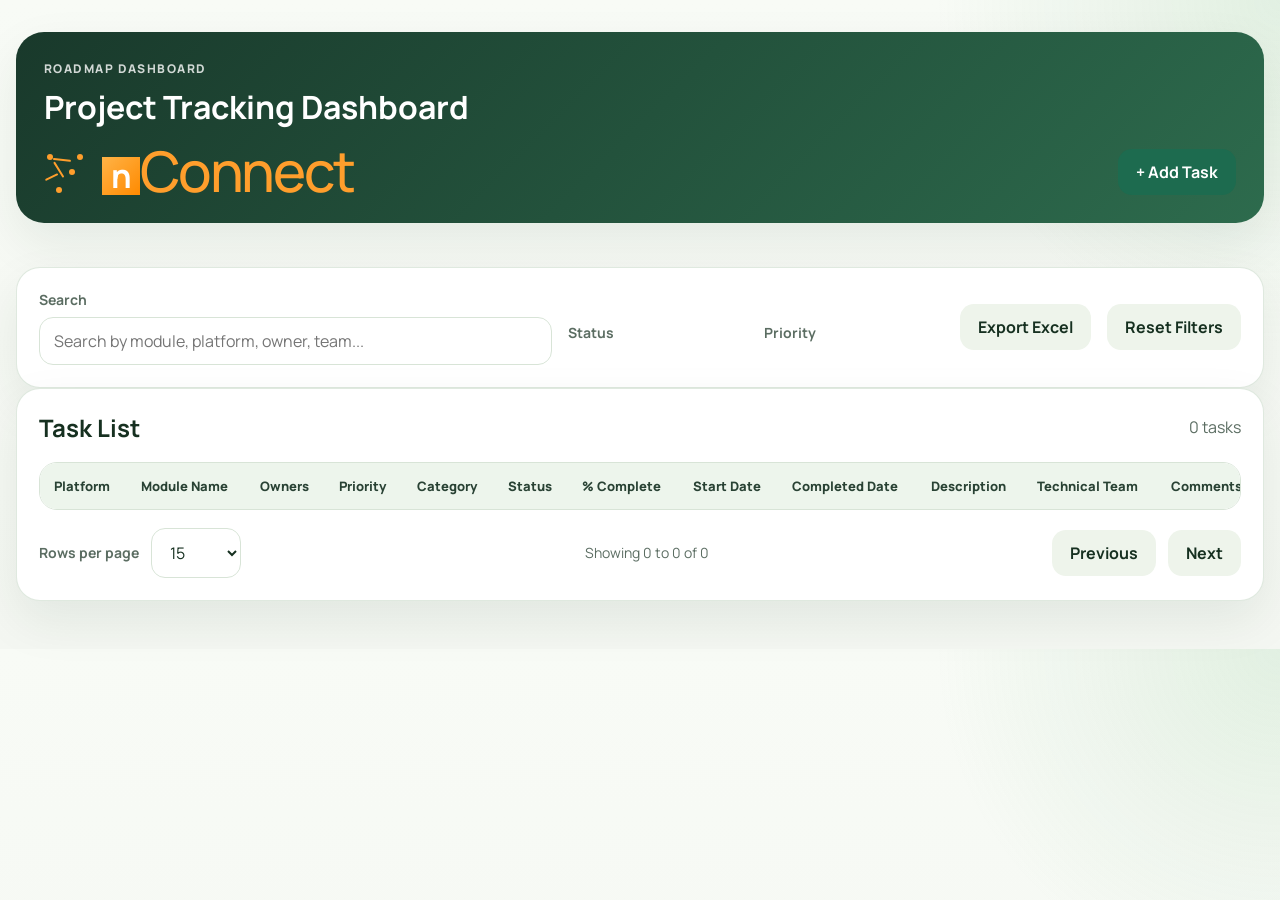
==== index.html @ 9a0e4f1c "Frontend Deploy" ====
<!DOCTYPE html>
<html lang="en">
  <head>
    <meta charset="UTF-8" />
    <meta name="viewport" content="width=device-width, initial-scale=1.0" />
    <title>Project Dashboard</title>
    <link rel="preconnect" href="https://fonts.googleapis.com" />
    <link rel="preconnect" href="https://fonts.gstatic.com" crossorigin />
    <link
      href="https://fonts.googleapis.com/css2?family=Manrope:wght@400;500;600;700;800&display=swap"
      rel="stylesheet"
    />
    <link rel="stylesheet" href="./styles.css" />
  </head>
  <body>
    <div class="page-shell">
      <header class="hero">
        <div>
          <p class="eyebrow">Roadmap Dashboard</p>
          <h1>Project Tracking Dashboard</h1>
          <div class="hero-logo" aria-label="nConnect logo">
            <div class="hero-logo-icon">
              <span class="logo-dot dot-1"></span>
              <span class="logo-dot dot-2"></span>
              <span class="logo-dot dot-3"></span>
              <span class="logo-dot dot-4"></span>
              <span class="logo-line line-1"></span>
              <span class="logo-line line-2"></span>
              <span class="logo-line line-3"></span>
            </div>
            <div class="hero-logo-wordmark">
              <span class="logo-square">n</span>
              <span class="logo-text">Connect</span>
            </div>
          </div>
        </div>
        <button id="openModalButton" class="primary-button">+ Add Task</button>
      </header>

      <section class="stats-grid" id="statsGrid"></section>

      <section class="controls-card">
        <div class="controls-top">
          <div class="input-group">
            <label for="searchInput">Search</label>
            <input
              id="searchInput"
              type="text"
              placeholder="Search by module, platform, owner, team..."
            />
          </div>

          <div class="filters-row">
            <div class="input-group compact">
              <label>Status</label>
              <div class="multi-select" id="statusFilter"></div>
            </div>

            <div class="input-group compact">
              <label>Priority</label>
              <div class="multi-select" id="priorityFilter"></div>
            </div>

            <button id="exportButton" class="secondary-button">
              Export Excel
            </button>

            <button id="resetFiltersButton" class="secondary-button">
              Reset Filters
            </button>
          </div>
        </div>
      </section>

      <section class="table-card">
        <div class="table-toolbar">
          <h2>Task List</h2>
          <p id="taskCountLabel">0 tasks</p>
        </div>

        <div class="table-wrapper">
          <table>
            <thead>
              <tr>
                <th>Platform</th>
                <th>Module Name</th>
                <th>Owners</th>
                <th>Priority</th>
                <th>Category</th>
                <th>Status</th>
                <th>% Complete</th>
                <th>Start Date</th>
                <th>Completed Date</th>
                <th>Description</th>
                <th>Technical Team</th>
                <th>Comments</th>
                <th>Actions</th>
              </tr>
            </thead>
            <tbody id="taskTableBody"></tbody>
          </table>
        </div>

        <div class="pagination-bar">
          <div class="pagination-size">
            <label for="pageSizeSelect">Rows per page</label>
            <select id="pageSizeSelect">
              <option value="15" selected>15</option>
              <option value="25">25</option>
              <option value="50">50</option>
              <option value="100">100</option>
            </select>
          </div>

          <p id="paginationInfo" class="pagination-info">Showing 0 to 0 of 0</p>

          <div class="pagination-actions">
            <button id="previousPageButton" class="secondary-button" type="button">
              Previous
            </button>
            <button id="nextPageButton" class="secondary-button" type="button">
              Next
            </button>
          </div>
        </div>
      </section>
    </div>

    <div id="taskModal" class="modal hidden">
      <div class="modal-panel">
        <div class="modal-header">
          <div>
            <p class="eyebrow">Task Form</p>
            <h2 id="modalTitle">Add New Task</h2>
          </div>
          <button id="closeModalButton" class="icon-button" aria-label="Close">
            ×
          </button>
        </div>

        <form id="taskForm" class="form-grid">
          <input type="hidden" id="taskId" />

          <div class="input-group">
            <label for="platform">Platform <span class="required-mark">*</span></label>
            <input id="platform" name="platform" type="text" required />
          </div>

          <div class="input-group">
            <label for="moduleName">Module Name <span class="required-mark">*</span></label>
            <input id="moduleName" name="moduleName" type="text" required />
          </div>

          <div class="input-group">
            <label for="owners">Product/Design Members <span class="required-mark">*</span></label>
            <input id="owners" name="owners" type="text" required />
          </div>

          <div class="input-group">
            <label for="priority">Priority <span class="required-mark">*</span></label>
            <select id="priority" name="priority" required>
              <option value="Urgent">Urgent</option>
              <option value="Medium">Medium</option>
              <option value="Low">Low</option>
            </select>
          </div>

          <div class="input-group">
            <label for="categoryType">Category Type</label>
            <select id="categoryType" name="categoryType">
              <option value="New Feature">New Feature</option>
              <option value="Revamp">Revamp</option>
              <option value="Enhancement">Enhancement</option>
              <option value="Bug Fix">Bug Fix</option>
            </select>
          </div>

          <div class="input-group">
            <label for="status">Current Status <span class="required-mark">*</span></label>
            <select id="status" name="status" required>
              <option value="Product">Product</option>
              <option value="Design">Design</option>
              <option value="Development">Development</option>
              <option value="Testing">Testing</option>
              <option value="Deployed">Deployed</option>
              <option value="On Hold">On Hold</option>
            </select>
          </div>

          <div class="input-group">
            <label for="percentCompleted">% Completed</label>
            <input
              id="percentCompleted"
              name="percentCompleted"
              type="number"
              min="0"
              max="100"
            />
          </div>

          <div class="input-group">
            <label for="deadline">Start Date</label>
            <input id="deadline" name="deadline" type="date" />
          </div>

          <div class="input-group">
            <label for="ogDeadline">Completed Date</label>
            <input id="ogDeadline" name="ogDeadline" type="date" />
          </div>

          <div class="input-group full-width">
            <label for="description">Description</label>
            <textarea id="description" name="description" rows="3"></textarea>
          </div>

          <div class="input-group">
            <label for="technicalTeam">Technical Team <span class="required-mark">*</span></label>
            <input id="technicalTeam" name="technicalTeam" type="text" required />
          </div>

          <div class="input-group">
            <label for="comments">Comments</label>
            <input id="comments" name="comments" type="text" />
          </div>

          <div class="form-actions">
            <button type="button" id="cancelButton" class="secondary-button">
              Cancel
            </button>
            <button type="submit" class="primary-button">Save Task</button>
          </div>
        </form>
      </div>
    </div>

    <script src="./app.js"></script>
  </body>
</html>
---- styles.css ----
:root {
  --bg: #f4f7f2;
  --surface: #ffffff;
  --surface-soft: #eef4eb;
  --text: #163020;
  --muted: #5b6d62;
  --border: #d8e4d7;
  --primary: #1d6b4f;
  --primary-dark: #124835;
  --urgent: #ef5350;
  --medium: #f5b940;
  --low: #7cb342;
  --development: #90caf9;
  --testing: #ffcc80;
  --deployed: #81c784;
  --hold: #ce93d8;
  --shadow: 0 20px 50px rgba(17, 47, 31, 0.08);
}

* {
  box-sizing: border-box;
}

body {
  margin: 0;
  font-family: "Manrope", sans-serif;
  background:
    radial-gradient(circle at top right, rgba(125, 188, 135, 0.18), transparent 24%),
    linear-gradient(180deg, #f8fbf6 0%, var(--bg) 100%);
  color: var(--text);
}

button,
input,
select,
textarea {
  font: inherit;
}

.page-shell {
  width: min(1400px, calc(100% - 32px));
  margin: 0 auto;
  padding: 32px 0 48px;
}

.hero {
  display: flex;
  justify-content: space-between;
  gap: 24px;
  align-items: end;
  padding: 28px;
  background: linear-gradient(135deg, #19392b 0%, #2d6b4d 100%);
  color: #fff;
  border-radius: 28px;
  box-shadow: var(--shadow);
}

.hero h1,
.table-toolbar h2,
.modal-header h2 {
  margin: 0;
}

.eyebrow {
  margin: 0 0 8px;
  font-size: 12px;
  font-weight: 800;
  text-transform: uppercase;
  letter-spacing: 0.12em;
  opacity: 0.8;
}

.hero-copy {
  max-width: 700px;
  margin: 12px 0 0;
  line-height: 1.6;
  color: rgba(255, 255, 255, 0.86);
}

.hero-logo {
  display: flex;
  align-items: end;
  gap: 14px;
  margin-top: 18px;
}

.hero-logo-icon {
  position: relative;
  width: 44px;
  height: 44px;
  flex: 0 0 44px;
}

.logo-dot {
  position: absolute;
  width: 6px;
  height: 6px;
  border-radius: 50%;
  background: #ff9e2c;
}

.dot-1 {
  top: 3px;
  left: 3px;
}

.dot-2 {
  top: 3px;
  right: 5px;
}

.dot-3 {
  top: 18px;
  right: 13px;
}

.dot-4 {
  bottom: 2px;
  left: 12px;
}

.logo-line {
  position: absolute;
  height: 2px;
  background: #ff9e2c;
  transform-origin: left center;
  border-radius: 999px;
}

.line-1 {
  top: 7px;
  left: 9px;
  width: 18px;
  transform: rotate(6deg);
}

.line-2 {
  top: 10px;
  left: 10px;
  width: 18px;
  transform: rotate(58deg);
}

.line-3 {
  top: 22px;
  left: 14px;
  width: 14px;
  transform: rotate(154deg);
}

.hero-logo-wordmark {
  display: flex;
  align-items: end;
  gap: 0;
  color: #ff9e2c;
}

.logo-square {
  display: inline-flex;
  align-items: center;
  justify-content: center;
  width: 38px;
  height: 38px;
  background: linear-gradient(135deg, #ffb347 0%, #ff8a00 100%);
  color: #ffffff;
  font-size: 33px;
  font-weight: 700;
  line-height: 1;
}

.logo-text {
  font-size: 56px;
  font-weight: 500;
  line-height: 0.85;
  letter-spacing: -0.04em;
}

.stats-grid {
  display: grid;
  grid-template-columns: repeat(4, minmax(0, 1fr));
  gap: 18px;
  margin: 22px 0;
}

.stat-card,
.controls-card,
.table-card {
  background: var(--surface);
  border: 1px solid rgba(216, 228, 215, 0.8);
  border-radius: 24px;
  box-shadow: var(--shadow);
}

.stat-card {
  padding: 20px;
}

.stat-label {
  margin: 0;
  color: var(--muted);
  font-size: 14px;
}

.stat-value {
  margin: 10px 0 0;
  font-size: 34px;
  font-weight: 800;
}

.stat-card.status-product-card {
  border-top: 5px solid #ffb74d;
}

.stat-card.status-design-card {
  border-top: 5px solid #f48fb1;
}

.stat-card.status-development-card {
  border-top: 5px solid #64b5f6;
}

.stat-card.status-testing-card {
  border-top: 5px solid #ffcc80;
}

.stat-card.status-on-hold-card {
  border-top: 5px solid #ce93d8;
}

.stat-card.status-deployed-card {
  border-top: 5px solid #81c784;
}

.controls-card,
.table-card {
  padding: 22px;
}

.controls-top,
.filters-row,
.table-toolbar,
.modal-header,
.form-actions {
  display: flex;
  justify-content: space-between;
  gap: 16px;
  align-items: center;
}

.filters-row {
  align-items: end;
  flex-wrap: wrap;
}

#exportButton,
#resetFiltersButton {
  align-self: end;
}

.input-group {
  display: flex;
  flex-direction: column;
  gap: 8px;
  flex: 1;
}

.input-group.compact {
  min-width: 180px;
  flex: 0 0 180px;
}

.multi-select {
  position: relative;
}

.multi-select-button {
  width: 100%;
  padding: 12px 14px;
  border: 1px solid var(--border);
  border-radius: 14px;
  background: #fff;
  color: var(--text);
  text-align: left;
  display: flex;
  align-items: center;
  justify-content: space-between;
  gap: 10px;
  font-weight: 500;
}

.multi-select-button::after {
  content: "▾";
  font-size: 16px;
  color: var(--muted);
}

.multi-select-menu {
  position: absolute;
  top: calc(100% + 8px);
  left: 0;
  right: 0;
  background: #fff;
  border: 1px solid var(--border);
  border-radius: 16px;
  box-shadow: 0 18px 40px rgba(17, 47, 31, 0.14);
  padding: 10px;
  z-index: 20;
}

.multi-select.is-closed .multi-select-menu {
  display: none;
}

.multi-select-option {
  display: flex;
  align-items: center;
  gap: 10px;
  padding: 8px 10px;
  border-radius: 10px;
  cursor: pointer;
}

.multi-select-option:hover {
  background: var(--surface-soft);
}

.multi-select-option input {
  width: 16px;
  height: 16px;
  margin: 0;
}

.multi-select-summary {
  white-space: nowrap;
  overflow: hidden;
  text-overflow: ellipsis;
}

label {
  font-size: 14px;
  font-weight: 700;
  color: var(--muted);
}

.required-mark {
  color: #c62828;
  font-weight: 800;
}

input,
select,
textarea {
  width: 100%;
  padding: 12px 14px;
  border: 1px solid var(--border);
  border-radius: 14px;
  background: #fff;
  color: var(--text);
}

input:focus,
select:focus,
textarea:focus {
  outline: 2px solid rgba(29, 107, 79, 0.18);
  border-color: var(--primary);
}

.primary-button,
.secondary-button,
.icon-button,
.action-button {
  border: none;
  border-radius: 14px;
  cursor: pointer;
  transition: transform 0.2s ease, opacity 0.2s ease;
}

.primary-button:hover,
.secondary-button:hover,
.icon-button:hover,
.action-button:hover {
  transform: translateY(-1px);
}

.primary-button {
  padding: 12px 18px;
  background: var(--primary);
  color: #fff;
  font-weight: 700;
}

.secondary-button {
  padding: 12px 18px;
  background: var(--surface-soft);
  color: var(--text);
  font-weight: 700;
}

.icon-button {
  width: 42px;
  height: 42px;
  background: var(--surface-soft);
  color: var(--text);
  font-size: 28px;
  line-height: 1;
}

.table-toolbar p {
  margin: 0;
  color: var(--muted);
}

.table-wrapper {
  margin-top: 18px;
  overflow: auto;
  border-radius: 18px;
  border: 1px solid var(--border);
}

.pagination-bar,
.pagination-size,
.pagination-actions {
  display: flex;
  align-items: center;
  gap: 12px;
}

.pagination-bar {
  justify-content: space-between;
  flex-wrap: wrap;
  margin-top: 18px;
}

.pagination-size {
  color: var(--muted);
}

.pagination-size select {
  width: auto;
  min-width: 90px;
}

.pagination-info {
  margin: 0;
  color: var(--muted);
  font-size: 14px;
}

.secondary-button:disabled {
  cursor: not-allowed;
  opacity: 0.5;
  transform: none;
}

table {
  width: 100%;
  border-collapse: collapse;
  min-width: 1300px;
  background: #fff;
}

thead th {
  position: sticky;
  top: 0;
  background: #edf5ec;
  z-index: 1;
  text-align: left;
  padding: 14px;
  font-size: 13px;
  font-weight: 800;
  color: #294234;
}

tbody td {
  padding: 14px;
  vertical-align: top;
  border-top: 1px solid #edf1eb;
  font-size: 14px;
  line-height: 1.5;
}

.badge {
  display: inline-flex;
  align-items: center;
  justify-content: center;
  min-width: 92px;
  padding: 7px 12px;
  border-radius: 999px;
  font-size: 12px;
  font-weight: 800;
}

.priority-urgent {
  background: rgba(239, 83, 80, 0.16);
  color: #b71c1c;
}

.priority-medium {
  background: rgba(245, 185, 64, 0.2);
  color: #8a5a00;
}

.priority-low {
  background: rgba(124, 179, 66, 0.18);
  color: #36670b;
}

.status-development {
  background: rgba(144, 202, 249, 0.28);
  color: #0b5394;
}

.status-product {
  background: rgba(255, 183, 77, 0.24);
  color: #9c4a00;
}

.status-design {
  background: rgba(244, 143, 177, 0.24);
  color: #ad1457;
}

.status-testing {
  background: rgba(255, 204, 128, 0.28);
  color: #995b00;
}

.status-deployed {
  background: rgba(129, 199, 132, 0.28);
  color: #1b5e20;
}

.status-on-hold {
  background: rgba(206, 147, 216, 0.3);
  color: #6a1b9a;
}

.progress-track {
  width: 110px;
  height: 10px;
  border-radius: 999px;
  background: #e8efe6;
  overflow: hidden;
  margin-bottom: 8px;
}

.progress-fill {
  height: 100%;
  background: linear-gradient(90deg, #7dc37c 0%, #2f8f46 100%);
}

.actions-cell {
  display: flex;
  gap: 8px;
}

.action-button {
  padding: 8px 12px;
  background: var(--surface-soft);
  color: var(--text);
  font-size: 13px;
  font-weight: 700;
}

.action-button.delete {
  background: rgba(239, 83, 80, 0.12);
  color: #b71c1c;
}

.modal {
  position: fixed;
  inset: 0;
  display: grid;
  place-items: center;
  padding: 20px;
  background: rgba(11, 24, 17, 0.52);
  z-index: 1000;
}

.hidden {
  display: none;
}

.modal-panel {
  position: relative;
  z-index: 1001;
  width: min(900px, 100%);
  max-height: 90vh;
  overflow: auto;
  background: #fff;
  border-radius: 28px;
  padding: 24px;
  box-shadow: 0 35px 90px rgba(0, 0, 0, 0.18);
}

body.modal-open {
  overflow: hidden;
}

.form-grid {
  display: grid;
  grid-template-columns: repeat(2, minmax(0, 1fr));
  gap: 16px;
  margin-top: 16px;
}

.full-width,
.form-actions {
  grid-column: 1 / -1;
}

.empty-state {
  padding: 40px;
  text-align: center;
  color: var(--muted);
}

@media (max-width: 960px) {
  .hero,
  .controls-top,
  .filters-row,
  .table-toolbar,
  .modal-header,
  .form-actions,
  .stats-grid {
    display: flex;
    flex-direction: column;
    align-items: stretch;
  }

  .stats-grid {
    display: grid;
    grid-template-columns: 1fr;
  }

  .form-grid {
    grid-template-columns: 1fr;
  }

  .page-shell {
    width: min(100% - 20px, 1400px);
    padding-top: 20px;
  }

  .hero-logo {
    align-items: center;
  }

  .logo-text {
    font-size: 42px;
  }

  .pagination-bar,
  .pagination-size,
  .pagination-actions {
    width: 100%;
    justify-content: space-between;
  }
}
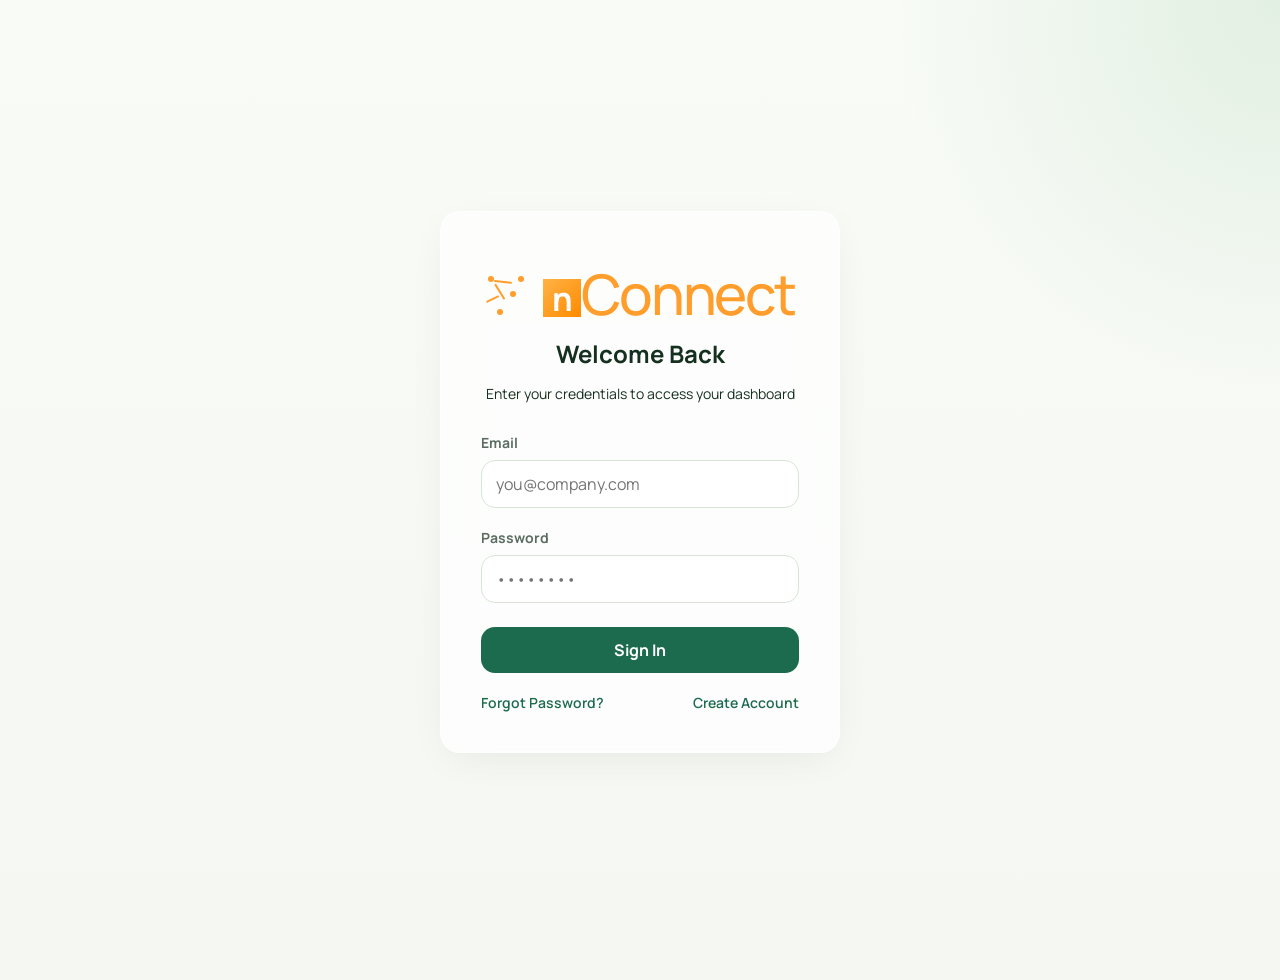
==== commit 9bfcfd36: "feat: implement frontend authentication flow and admin panel" ====
--- a/index.html
+++ b/index.html
@@ -11,6 +11,7 @@
       rel="stylesheet"
     />
     <link rel="stylesheet" href="./styles.css" />
+    <script src="./auth.js"></script>
   </head>
   <body>
     <div class="page-shell">
@@ -31,6 +32,13 @@
             <div class="hero-logo-wordmark">
               <span class="logo-square">n</span>
               <span class="logo-text">Connect</span>
+            </div>
+          </div>
+          <div class="header-right">
+            <button class="primary-button" onclick="logout()" style="background: transparent; border: 1px solid var(--border); color: var(--text-main); margin-right: 16px;">Logout</button>
+            <div class="user-profile">
+              <div class="avatar">U</div>
+              <span class="user-name" id="displayUserName">User</span>
             </div>
           </div>
         </div>
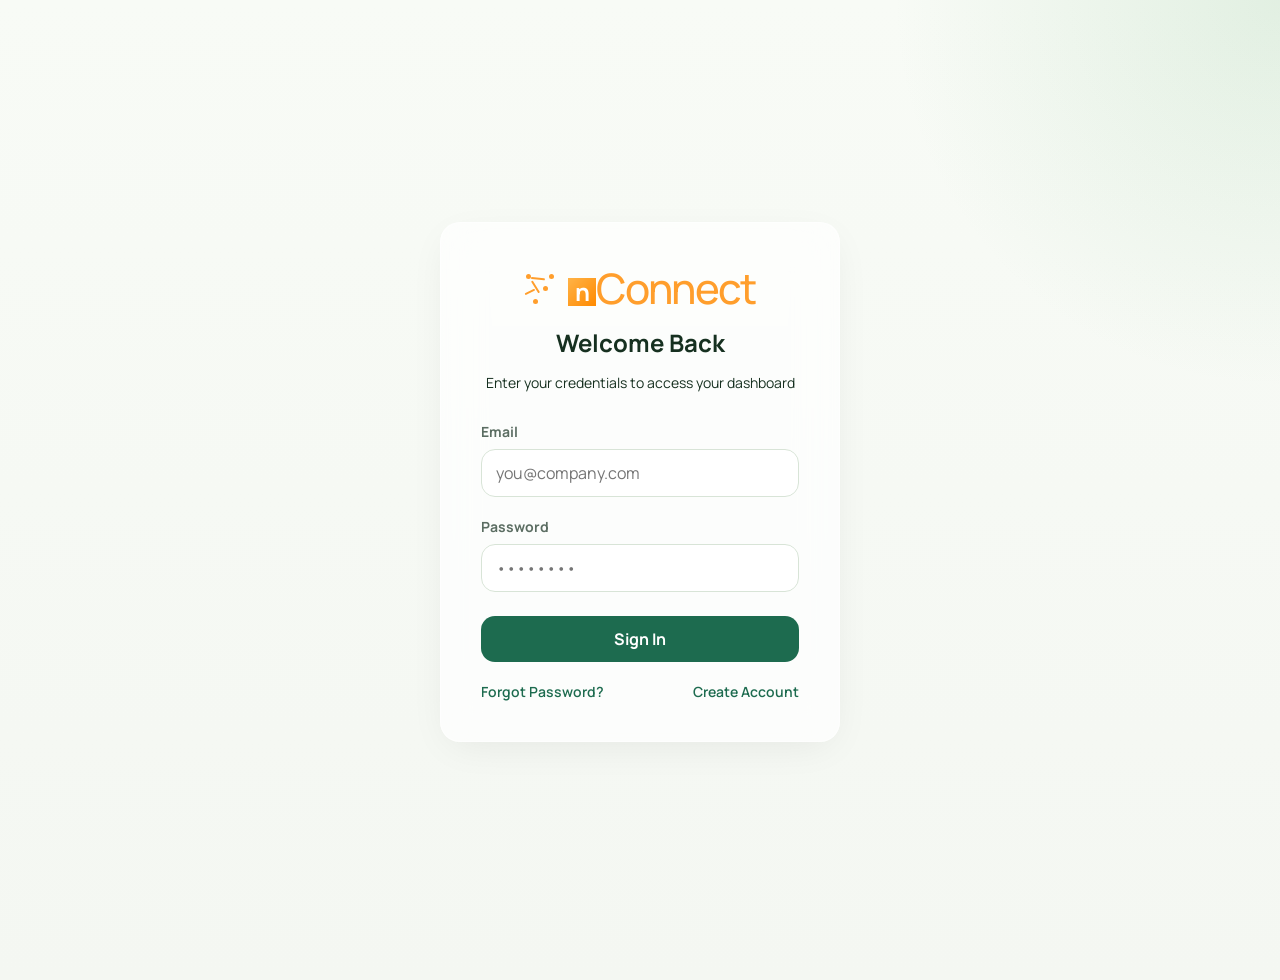
==== commit 6b7a55be: "Decrease vertical footprint of hero banner, logo, stats-grid, and card paddings for premium compact " ====
--- a/index.html
+++ b/index.html
@@ -34,15 +34,17 @@
               <span class="logo-text">Connect</span>
             </div>
           </div>
-          <div class="header-right">
-            <button class="primary-button" onclick="logout()" style="background: transparent; border: 1px solid var(--border); color: var(--text-main); margin-right: 16px;">Logout</button>
+        </div>
+        <div class="hero-right" style="display: flex; flex-direction: column; align-items: flex-end; gap: 8px;">
+          <div class="header-right" style="display: flex; align-items: center;">
+            <button class="primary-button" onclick="logout()" style="background: transparent; border: 1px solid rgba(255,255,255,0.4); color: white; margin-right: 16px;">Logout</button>
             <div class="user-profile">
-              <div class="avatar">U</div>
+              <div class="avatar" id="displayAvatar">U</div>
               <span class="user-name" id="displayUserName">User</span>
             </div>
           </div>
-        </div>
-        <button id="openModalButton" class="primary-button">+ Add Task</button>
+          <button id="openModalButton" class="primary-button">+ Add Task</button>
+        </div>
       </header>
 
       <section class="stats-grid" id="statsGrid"></section>
@@ -86,10 +88,30 @@
           <p id="taskCountLabel">0 tasks</p>
         </div>
 
+        <div id="bulkActionBar" class="bulk-action-bar hidden">
+          <span id="bulkSelectedCount">0 selected</span>
+          <div class="bulk-actions">
+            <div class="bulk-status-group">
+              <label for="bulkStatusSelect">Change Status:</label>
+              <select id="bulkStatusSelect">
+                <option value="Product">Product</option>
+                <option value="Design">Design</option>
+                <option value="Development">Development</option>
+                <option value="Testing">Testing</option>
+                <option value="Deployed">Deployed</option>
+                <option value="On Hold">On Hold</option>
+              </select>
+              <button id="bulkChangeStatusBtn" class="action-button bulk-status-btn">Apply</button>
+            </div>
+            <button id="bulkDeleteBtn" class="action-button delete">Delete Selected</button>
+          </div>
+        </div>
+
         <div class="table-wrapper">
           <table>
             <thead>
               <tr>
+                <th class="checkbox-col"><input type="checkbox" id="selectAllCheckbox" title="Select All" /></th>
                 <th>Platform</th>
                 <th>Module Name</th>
                 <th>Owners</th>
--- a/styles.css
+++ b/styles.css
@@ -38,7 +38,7 @@
 }
 
 .page-shell {
-  width: min(1400px, calc(100% - 32px));
+  width: min(1700px, calc(100% - 32px));
   margin: 0 auto;
   padding: 32px 0 48px;
 }
@@ -47,12 +47,17 @@
   display: flex;
   justify-content: space-between;
   gap: 24px;
-  align-items: end;
-  padding: 28px;
+  align-items: center;
+  padding: 16px 24px;
   background: linear-gradient(135deg, #19392b 0%, #2d6b4d 100%);
   color: #fff;
-  border-radius: 28px;
+  border-radius: 24px;
   box-shadow: var(--shadow);
+}
+.hero h1 {
+  font-size: 24px;
+  font-weight: 700;
+  letter-spacing: -0.02em;
 }
 
 .hero h1,
@@ -80,71 +85,71 @@
 .hero-logo {
   display: flex;
   align-items: end;
-  gap: 14px;
-  margin-top: 18px;
+  gap: 10px;
+  margin-top: 8px;
 }
 
 .hero-logo-icon {
   position: relative;
-  width: 44px;
-  height: 44px;
-  flex: 0 0 44px;
+  width: 34px;
+  height: 34px;
+  flex: 0 0 34px;
 }
 
 .logo-dot {
   position: absolute;
-  width: 6px;
-  height: 6px;
+  width: 5px;
+  height: 5px;
   border-radius: 50%;
   background: #ff9e2c;
 }
 
 .dot-1 {
-  top: 3px;
-  left: 3px;
+  top: 2px;
+  left: 2px;
 }
 
 .dot-2 {
-  top: 3px;
-  right: 5px;
+  top: 2px;
+  right: 4px;
 }
 
 .dot-3 {
-  top: 18px;
-  right: 13px;
+  top: 14px;
+  right: 10px;
 }
 
 .dot-4 {
   bottom: 2px;
-  left: 12px;
+  left: 9px;
 }
 
 .logo-line {
   position: absolute;
-  height: 2px;
+  height: 1.5px;
   background: #ff9e2c;
   transform-origin: left center;
   border-radius: 999px;
 }
 
 .line-1 {
-  top: 7px;
-  left: 9px;
-  width: 18px;
+  top: 5px;
+  left: 7px;
+  width: 14px;
   transform: rotate(6deg);
 }
 
 .line-2 {
-  top: 10px;
-  left: 10px;
-  width: 18px;
+  top: 8px;
+  left: 8px;
+  width: 14px;
   transform: rotate(58deg);
 }
 
 .line-3 {
-  top: 22px;
-  left: 14px;
-  width: 14px;
+  top: 17px;
+  left: 11px;
+  width: 11px;
   transform: rotate(154deg);
 }
 
@@ -159,17 +164,17 @@
   display: inline-flex;
   align-items: center;
   justify-content: center;
-  width: 38px;
-  height: 38px;
+  width: 28px;
+  height: 28px;
   background: linear-gradient(135deg, #ffb347 0%, #ff8a00 100%);
   color: #ffffff;
-  font-size: 33px;
+  font-size: 24px;
   font-weight: 700;
   line-height: 1;
 }
 
 .logo-text {
-  font-size: 56px;
+  font-size: 42px;
   font-weight: 500;
   line-height: 0.85;
   letter-spacing: -0.04em;
@@ -178,8 +183,8 @@
 .stats-grid {
   display: grid;
   grid-template-columns: repeat(4, minmax(0, 1fr));
-  gap: 18px;
-  margin: 22px 0;
+  gap: 14px;
+  margin: 14px 0;
 }
 
 .stat-card,
@@ -187,23 +192,24 @@
 .table-card {
   background: var(--surface);
   border: 1px solid rgba(216, 228, 215, 0.8);
-  border-radius: 24px;
+  border-radius: 20px;
   box-shadow: var(--shadow);
 }
 
 .stat-card {
-  padding: 20px;
+  padding: 12px 18px;
 }
 
 .stat-label {
   margin: 0;
   color: var(--muted);
-  font-size: 14px;
+  font-size: 13px;
+  font-weight: 700;
 }
 
 .stat-value {
-  margin: 10px 0 0;
-  font-size: 34px;
+  margin: 4px 0 0;
+  font-size: 26px;
   font-weight: 800;
 }
 
@@ -231,9 +237,12 @@
   border-top: 5px solid #81c784;
 }
 
-.controls-card,
+.controls-card {
+  padding: 14px 20px;
+}
+
 .table-card {
-  padding: 22px;
+  padding: 18px 20px;
 }
 
 .controls-top,
@@ -578,7 +587,7 @@
 }
 
 .hidden {
-  display: none;
+  display: none !important;
 }
 
 .modal-panel {
@@ -657,3 +666,128 @@
     justify-content: space-between;
   }
 }
+
+/* Multi-select & bulk actions */
+.checkbox-col {
+  width: 44px;
+  min-width: 44px;
+  text-align: center;
+}
+
+.checkbox-col input[type="checkbox"] {
+  width: 18px;
+  height: 18px;
+  cursor: pointer;
+  accent-color: var(--primary);
+}
+
+tr.row-selected {
+  background: rgba(29, 107, 79, 0.06);
+}
+
+.bulk-action-bar {
+  display: flex;
+  align-items: center;
+  justify-content: space-between;
+  gap: 16px;
+  padding: 12px 18px;
+  margin-top: 12px;
+  background: linear-gradient(135deg, #e8f5e9 0%, #f1f8e9 100%);
+  border: 1px solid rgba(29, 107, 79, 0.25);
+  border-radius: 14px;
+  animation: slideDown 0.2s ease;
+}
+
+@keyframes slideDown {
+  from { opacity: 0; transform: translateY(-8px); }
+  to   { opacity: 1; transform: translateY(0); }
+}
+
+.bulk-action-bar span {
+  font-weight: 700;
+  font-size: 14px;
+  color: var(--primary-dark);
+}
+
+.bulk-actions {
+  display: flex;
+  align-items: center;
+  gap: 12px;
+}
+
+.bulk-status-group {
+  display: flex;
+  align-items: center;
+  gap: 8px;
+}
+
+.bulk-status-group label {
+  white-space: nowrap;
+  font-size: 13px;
+}
+
+.bulk-status-group select {
+  width: auto;
+  min-width: 130px;
+  padding: 8px 10px;
+  border-radius: 10px;
+  font-size: 13px;
+}
+
+.bulk-status-btn {
+  background: var(--primary) !important;
+  color: #fff !important;
+  padding: 8px 14px;
+  font-weight: 700;
+}
+
+.bulk-action-bar .action-button.delete {
+  padding: 8px 14px;
+}
+
+/* Description Column Overlay & Truncation styles */
+.description-cell {
+  max-width: 280px !important;
+  min-width: 180px !important;
+}
+
+.description-truncate {
+  white-space: nowrap;
+  overflow: hidden;
+  text-overflow: ellipsis;
+  max-width: 250px;
+  cursor: help;
+  display: block;
+}
+
+/* Premium Tooltip styling */
+.description-global-tooltip {
+  position: absolute;
+  background: rgba(22, 48, 32, 0.98); /* Elegant deep slate matching the project theme */
+  color: #ffffff;
+  padding: 12px 18px;
+  border-radius: 14px;
+  font-size: 13px;
+  line-height: 1.5;
+  max-width: 340px;
+  box-shadow: 0 12px 30px rgba(17, 47, 31, 0.25);
+  z-index: 10000;
+  pointer-events: none; /* Make sure it doesn't intercept mouse events */
+  word-wrap: break-word;
+  white-space: normal;
+  border: 1px solid rgba(255, 255, 255, 0.15);
+  opacity: 0;
+  transform: translateY(-5px);
+  transition: opacity 0.15s ease, transform 0.15s ease;
+  font-family: "Manrope", sans-serif;
+}
+
+.description-global-tooltip.visible {
+  opacity: 1;
+  transform: translateY(0);
+}
+
+.description-global-tooltip.hidden {
+  display: none;
+}
+
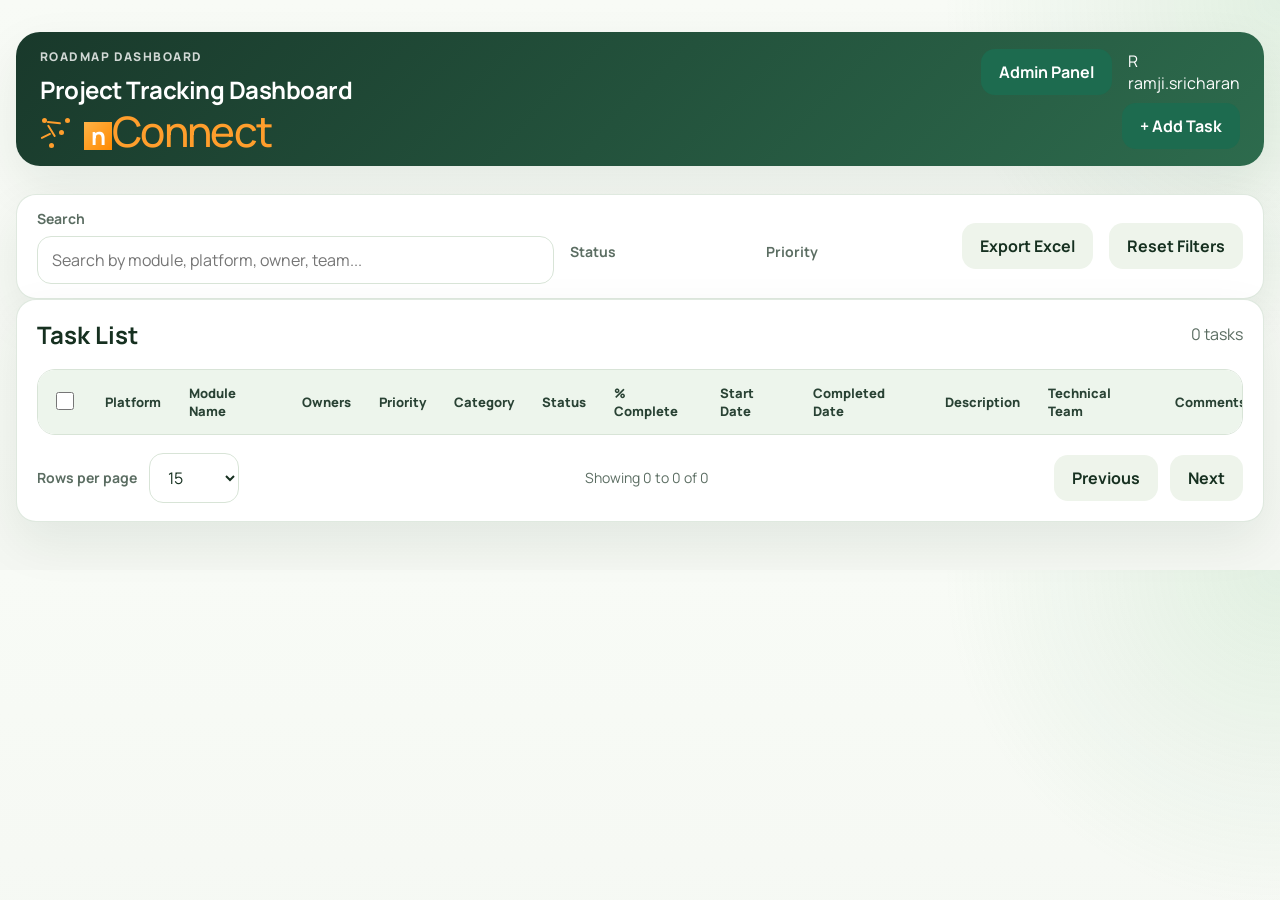
==== commit 749d1bb1: "Bypass authentication wall entirely and auto-redirect auth pages to index.html per user request" ====
--- a/index.html
+++ b/index.html
@@ -37,7 +37,7 @@
         </div>
         <div class="hero-right" style="display: flex; flex-direction: column; align-items: flex-end; gap: 8px;">
           <div class="header-right" style="display: flex; align-items: center;">
-            <button class="primary-button" onclick="logout()" style="background: transparent; border: 1px solid rgba(255,255,255,0.4); color: white; margin-right: 16px;">Logout</button>
+            <button class="primary-button" onclick="logout()" style="display: none; background: transparent; border: 1px solid rgba(255,255,255,0.4); color: white; margin-right: 16px;">Logout</button>
             <div class="user-profile">
               <div class="avatar" id="displayAvatar">U</div>
               <span class="user-name" id="displayUserName">User</span>
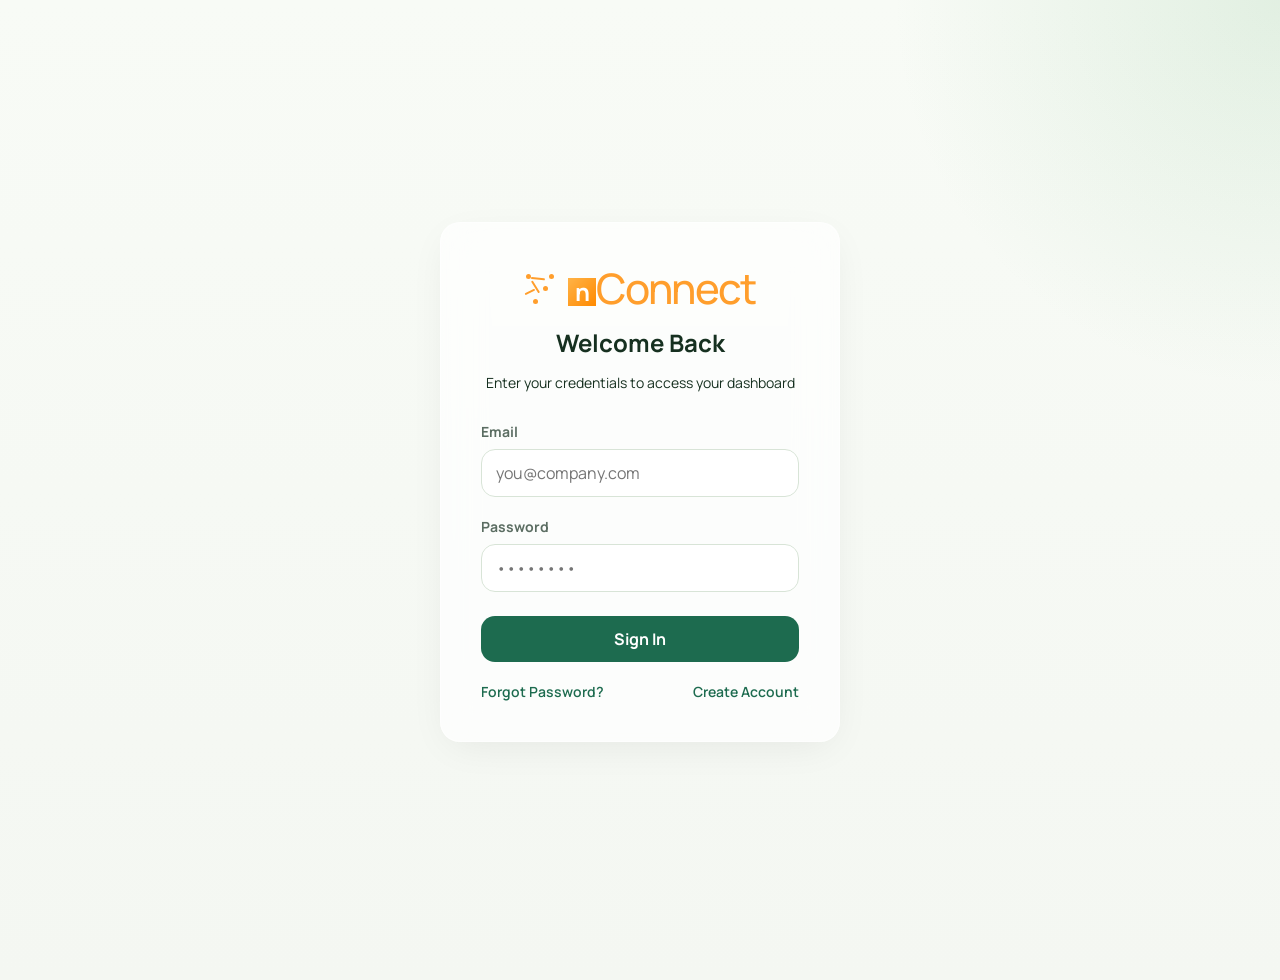
==== commit 5d577c7f: "Authentication" ====
--- a/index.html
+++ b/index.html
@@ -37,7 +37,7 @@
         </div>
         <div class="hero-right" style="display: flex; flex-direction: column; align-items: flex-end; gap: 8px;">
           <div class="header-right" style="display: flex; align-items: center;">
-            <button class="primary-button" onclick="logout()" style="display: none; background: transparent; border: 1px solid rgba(255,255,255,0.4); color: white; margin-right: 16px;">Logout</button>
+            <button class="primary-button" onclick="logout()" style="background: transparent; border: 1px solid rgba(255,255,255,0.4); color: white; margin-right: 16px;">Logout</button>
             <div class="user-profile">
               <div class="avatar" id="displayAvatar">U</div>
               <span class="user-name" id="displayUserName">User</span>
